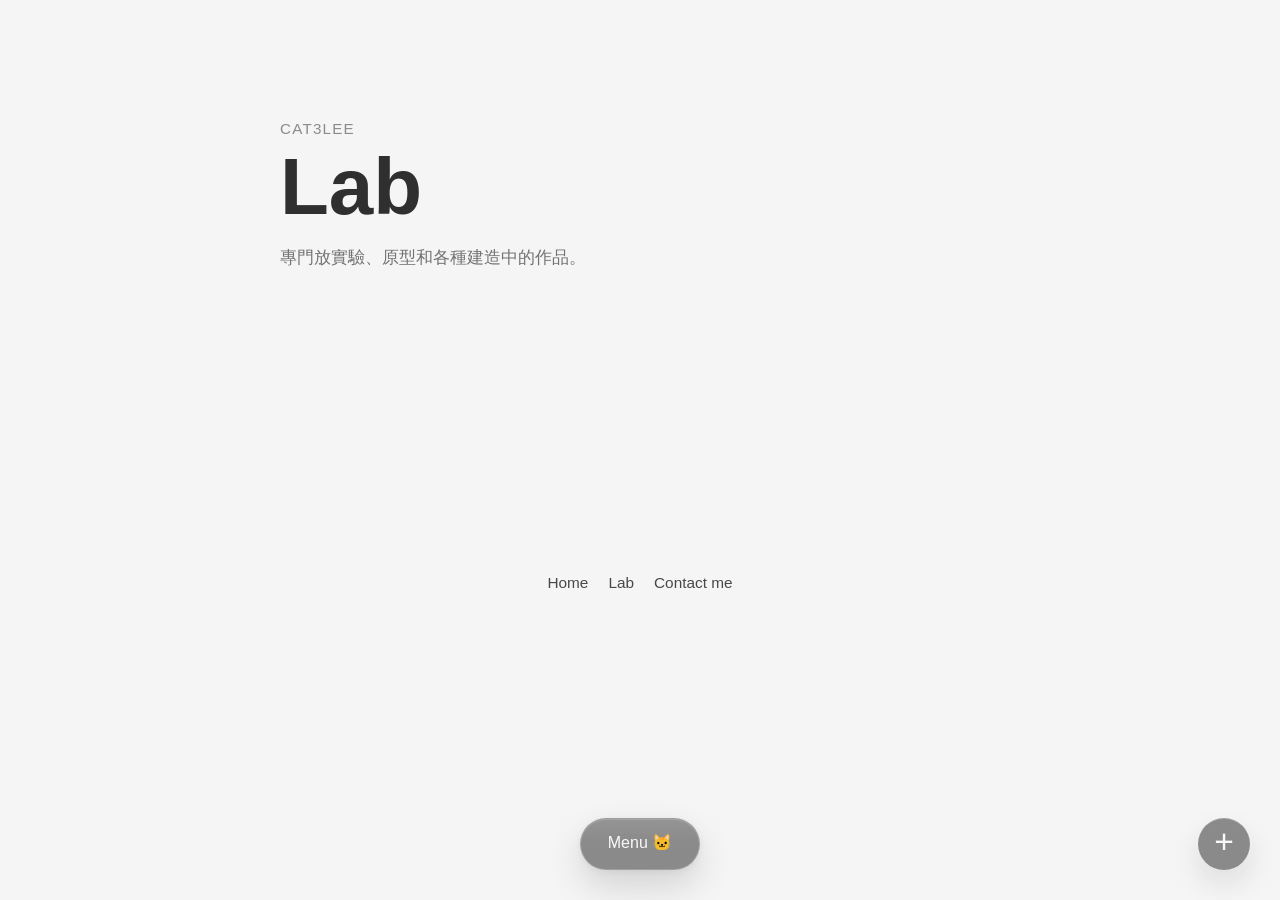
==== lab.html @ 8096e510 "完成了notes頁面每個pages使用markdown管理的功能。同時實現了i18n的多語言功能。" ====
<!DOCTYPE html>
<html lang="zh-Hant">
<head>
  <meta charset="UTF-8">
  <meta name="viewport" content="width=device-width, initial-scale=1.0">
  <title data-i18n="labPage.title">cat3lee 實驗室</title>
  <link rel="stylesheet" href="css/base.css">
  <link rel="stylesheet" href="css/lab.css">
</head>
<body>
  <main class="page-main">
    <section class="page-hero" aria-labelledby="lab-page-title">
      <p class="page-eyebrow" data-i18n="labPage.eyebrow">cat3lee</p>
      <h1 class="page-title" id="lab-page-title" data-i18n="labPage.heading">實驗室</h1>
      <p class="page-subtitle" data-i18n="labPage.subtitle">專門放實驗、原型和各種建造中的作品。</p>
    </section>
  </main>

  <footer class="site-footer" id="contact" data-i18n-aria-label="footer.navigation" aria-label="頁尾導航">
    <div class="footer-inner">
      <a href="index.html" class="footer-link" data-i18n="nav.home">首頁</a>
      <a href="lab.html" class="footer-link" data-i18n="nav.lab">實驗室</a>
      <a href="#contact" class="footer-link" data-i18n="nav.contact">聯絡我</a>
    </div>
  </footer>

  <div
    class="pill-menu"
    aria-expanded="false"
    data-i18n-aria-label="menu.siteMenu"
    aria-label="站點選單"
  >
    <button
      class="pill-menu-header"
      type="button"
      aria-expanded="false"
      aria-controls="pill-menu-content"
    >
      <span class="pill-menu-label" data-i18n="menu.label">選單 🐱</span>
    </button>

    <div
      id="pill-menu-content"
      class="pill-menu-content"
    >
      <nav class="pill-menu-list" data-i18n-aria-label="menu.mainNavigation" aria-label="主導航">
        <a href="index.html" class="pill-menu-item"><span aria-hidden="true">🏠</span> <span data-i18n="nav.home">首頁</span></a>
        <a href="lab.html" class="pill-menu-item"><span aria-hidden="true">👾</span> <span data-i18n="nav.lab">實驗室</span></a>
        <a href="notes.html" class="pill-menu-item"><span aria-hidden="true">🍃</span> <span data-i18n="nav.notes">筆記</span></a>
        <a href="#contact" class="pill-menu-item"><span aria-hidden="true">🤠</span> <span data-i18n="nav.contact">聯絡我</span></a>
      </nav>
    </div>
  </div>

  <div
    class="language-dial"
    aria-expanded="false"
    data-i18n-aria-label="language.switcher"
    aria-label="語言切換"
  >
    <button
      class="language-dial-trigger"
      type="button"
      aria-expanded="false"
      aria-controls="language-dial-options"
      data-i18n-aria-label="language.openOptions"
      aria-label="打開語言選項"
    >
      <span class="language-dial-plus" aria-hidden="true">+</span>
    </button>

    <div
      id="language-dial-options"
      class="language-dial-options"
    >
      <button class="language-option" type="button" data-lang="en" data-i18n="language.options.en">EN</button>
      <button class="language-option" type="button" data-lang="zh" data-i18n="language.options.zh">中</button>
      <button class="language-option" type="button" data-lang="ja" data-i18n="language.options.jp">JP</button>
    </div>
  </div>

  <script src="js/i18n.js"></script>
  <script src="js/main.js"></script>
</body>
</html>
---- css/base.css ----
/* =========================
   1. 全局基礎設定
   ========================= */

:root {
  /* 外層膠囊 / 面板整體展開速度 */
  --menu-panel-expand-duration: 0.24s;

  /* 外層膠囊 / 面板回彈動畫時間 */
  --menu-open-bounce-duration: 0.34s;

  /* 收起後膠囊回彈動畫時間 */
  --menu-close-bounce-duration: 0.20s;

  /* 整體展開動畫的節奏 */
  --menu-motion-ease: cubic-bezier(0.22, 1, 0.36, 1);

  /* 內容要延遲多久才開始出現 */
  --menu-content-show-delay: 0.12s;

  /* 內容淡入淡出的時間 */
  --menu-content-fade-duration: 0.08s;

  /* 收起時先讓文字消失，再開始收面板的等待時間 */
  --menu-close-delay: 0.06s;

  /* 收合時膠囊寬度 */
  --pill-width: 120px;

  /* 收合時膠囊高度 */
  --pill-height: 52px;

  /* 展開後面板寬度 */
  --panel-width: 230px;

  /* 展開後面板高度 */
  --panel-height: 260px;

  /* 收合時膠囊圓角 */
  --pill-radius: 26px;

  /* 展開後面板圓角 */
  --panel-radius: 26px;

  /* 高級霧面玻璃主表面 */
  --glass-surface: rgba(88, 88, 88, 0.68);

  /* 深一點的霧面玻璃表面 */
  --glass-surface-strong: rgba(74, 74, 74, 0.76);

  /* 次級玻璃表面 */
  --glass-surface-subtle: rgba(66, 66, 66, 0.58);

  /* 低對比玻璃邊框 */
  --glass-border: rgba(255, 255, 255, 0.18);

  /* 柔和玻璃陰影 */
  --glass-shadow:
    0 16px 36px rgba(0, 0, 0, 0.14),
    0 2px 10px rgba(0, 0, 0, 0.06);

  /* 輕微內部高光 */
  --glass-inner-highlight: inset 0 1px 0 rgba(255, 255, 255, 0.14);

  /* 玻璃文字顏色 */
  --glass-text: rgba(255, 255, 255, 0.94);
}

*,
*::before,
*::after {
  box-sizing: border-box;
}

html {
  font-size: 16px;
}

body {
  margin: 0;
  min-height: 100vh;
  font-family: sans-serif;
  background: #f5f5f5;
  color: #222;
}

button,
a {
  font: inherit;
}

button {
  color: inherit;
}

.page-back-button {
  position: fixed;
  top: 16px;
  left: 18px;
  z-index: 20;
  text-decoration: none;
  border: none;
  background: transparent;
  padding: 0;
  color: rgba(95, 103, 114, 0.92);
  font-size: 2rem;
  line-height: 1;
  cursor: pointer;
  transition:
    opacity 0.18s ease,
    transform 0.18s ease;
}

.page-back-button:hover {
  opacity: 0.7;
  transform: translateX(-1px);
}

.page-back-button:focus-visible {
  outline: 2px solid rgba(95, 103, 114, 0.22);
  outline-offset: 6px;
  border-radius: 8px;
}


/* =========================
   2. 主內容區
   ========================= */

.main-content {
  max-width: 700px;
  margin: 0 auto;
  padding: 100px 20px 160px;
  text-align: center;
}

.intro-section {
  display: flex;
  flex-direction: column;
  align-items: center;
}

.logo {
  font-size: 40px;
  line-height: 1;
  margin-bottom: 20px;
}

.intro-text {
  width: 100%;
}

.intro-text p {
  margin: 0 0 16px;
  font-size: 1.125rem;
  line-height: 1.7;
}

.intro-text p:last-child {
  margin-bottom: 0;
}

.content-section {
  margin-top: 88px;
  text-align: left;
}

.section-title {
  margin: 0 0 20px;
  font-size: 2rem;
  line-height: 1.1;
  color: rgba(34, 34, 34, 0.94);
}

.section-placeholder {
  padding: 28px 24px;
  border: 1px solid rgba(34, 34, 34, 0.08);
  border-radius: 20px;
  background: rgba(255, 255, 255, 0.72);
  color: rgba(34, 34, 34, 0.66);
  line-height: 1.7;
}

.page-main {
  max-width: 760px;
  margin: 0 auto;
  padding: 120px 20px 180px;
}

.page-hero {
  text-align: left;
}

.page-eyebrow {
  margin: 0 0 12px;
  font-size: 0.95rem;
  letter-spacing: 0.08em;
  text-transform: uppercase;
  color: rgba(34, 34, 34, 0.5);
}

.page-title {
  margin: 0;
  font-size: clamp(3rem, 8vw, 5rem);
  line-height: 0.96;
  color: rgba(34, 34, 34, 0.94);
}

.page-subtitle {
  max-width: 520px;
  margin: 18px 0 0;
  font-size: 1.05rem;
  line-height: 1.7;
  color: rgba(34, 34, 34, 0.62);
}

.sr-only {
  position: absolute;
  width: 1px;
  height: 1px;
  padding: 0;
  margin: -1px;
  overflow: hidden;
  clip: rect(0, 0, 0, 0);
  white-space: nowrap;
  border: 0;
}

.notes-page {
  max-width: 980px;
  margin: 0 auto;
  padding: 40px 56px 180px;
}

.notes-header {
  display: flex;
  align-items: center;
  justify-content: space-between;
  gap: 24px;
}

.notes-brand {
  display: flex;
  align-items: center;
  gap: 14px;
}

.notes-brand-mark {
  font-size: 1.9rem;
  line-height: 1;
}

.notes-brand-name {
  font-size: 1rem;
  line-height: 1;
  color: rgba(34, 34, 34, 0.94);
}

.notes-header-actions {
  display: flex;
  align-items: center;
  gap: 12px;
}

.notes-icon-button {
  border: none;
  background: transparent;
  padding: 0;
  font-size: 1.35rem;
  line-height: 1;
  color: rgba(34, 34, 34, 0.88);
}

.notes-tabs {
  display: flex;
  align-items: flex-end;
  gap: 24px;
  margin-top: 40px;
  padding-bottom: 8px;
  border-bottom: 2px solid rgba(34, 34, 34, 0.08);
}

.notes-tab {
  border: none;
  background: transparent;
  padding: 0 0 8px;
  font-size: 0.9rem;
  line-height: 1;
  color: rgba(75, 88, 98, 0.68);
}

.notes-tab.active {
  color: rgba(34, 34, 34, 0.94);
  box-shadow: inset 0 -3px 0 rgba(34, 34, 34, 0.9);
}

.notes-grid {
  display: grid;
  grid-template-columns: repeat(3, minmax(0, 1fr));
  gap: 44px 26px;
  margin-top: 44px;
}

.note-card {
  min-width: 0;
}

.note-card-preview {
  display: flex;
  align-items: center;
  justify-content: center;
  min-height: 172px;
  padding: 20px;
  border-radius: 24px;
  background: rgba(231, 240, 251, 0.92);
}

.note-paper {
  width: 114px;
  aspect-ratio: 3 / 4;
  height: auto;
  border-radius: 6px;
  background: #fff;
  box-shadow:
    0 10px 22px rgba(15, 23, 42, 0.10),
    0 2px 8px rgba(15, 23, 42, 0.06);
}

.note-paper-image {
  display: block;
  width: 100%;
  height: 100%;
  object-fit: cover;
  border-radius: 6px;
}

.note-paper-text {
  background:
    linear-gradient(#ffffff, #ffffff),
    repeating-linear-gradient(
      to bottom,
      transparent 0,
      transparent 16px,
      rgba(90, 90, 90, 0.08) 16px,
      rgba(90, 90, 90, 0.08) 18px
    );
  background-blend-mode: normal;
}

.note-paper-thin {
  width: 114px;
}

.note-card-title {
  margin: 16px 0 6px;
  font-size: clamp(0.98rem, 1.3vw, 1.15rem);
  line-height: 1.2;
  color: rgba(34, 34, 34, 0.94);
}

.note-card-meta {
  margin: 0;
  font-size: 0.74rem;
  line-height: 1.4;
  color: rgba(98, 106, 116, 0.76);
}


/* =========================
   3. 主頁面 Footer
   ========================= */

.site-footer {
  margin-top: 80px;
  padding: 40px 20px 140px;
}

.footer-inner {
  max-width: 700px;
  margin: 0 auto;
  display: flex;
  justify-content: center;
  gap: 20px;
  align-items: center;
  text-align: center;
}

.footer-link {
  color: rgba(34, 34, 34, 0.82);
  text-decoration: none;
  font-size: 0.96rem;
  line-height: 1.4;
  transition: opacity 0.18s ease;
}

.footer-link:hover {
  opacity: 0.6;
}


/* =========================
   4. 底部膠囊 Menu
   ========================= */

.pill-menu {
  --panel-side-gap: 10px;
  --panel-content-side-padding: 20px;
  --header-open-radius: 28px;
  --pill-glass-border: var(--glass-border);
  --pill-glass-shadow: var(--glass-shadow), var(--glass-inner-highlight);

  position: fixed;
  left: 50%;
  bottom: 30px;
  transform: translateX(-50%);
  display: flex;
  flex-direction: column-reverse;

  width: var(--pill-width);
  height: var(--pill-height);
  background: var(--glass-surface);
  color: var(--glass-text);
  border: 1px solid var(--pill-glass-border);
  border-radius: var(--pill-radius);
  backdrop-filter: blur(16px) saturate(120%);
  -webkit-backdrop-filter: blur(16px) saturate(120%);
  box-shadow: var(--pill-glass-shadow);
  overflow: hidden;
  transform-origin: center bottom;
  will-change: transform;

  z-index: 1000;
  transition:
    width var(--menu-panel-expand-duration) var(--menu-motion-ease),
    height var(--menu-panel-expand-duration) var(--menu-motion-ease),
    border-radius var(--menu-panel-expand-duration) var(--menu-motion-ease),
    border-color var(--menu-panel-expand-duration) var(--menu-motion-ease),
    box-shadow var(--menu-panel-expand-duration) var(--menu-motion-ease),
    background-color var(--menu-panel-expand-duration) var(--menu-motion-ease);
}

.pill-menu.open {
  width: min(var(--panel-width), calc(100vw - 50px));
  height: var(--panel-height);
  background: var(--glass-surface-strong);
  color: var(--glass-text);
  border-color: var(--glass-border);
  border-radius: var(--panel-radius);
  box-shadow:
    0 20px 48px rgba(15, 23, 42, 0.12),
    0 6px 18px rgba(15, 23, 42, 0.06),
    inset 0 1px 0 rgba(255, 255, 255, 0.24);
  animation: menu-open-bounce var(--menu-open-bounce-duration) var(--menu-motion-ease);
}

.pill-menu.closing {
  animation:
    menu-close-bounce
    var(--menu-close-bounce-duration)
    var(--menu-motion-ease)
    calc(var(--menu-close-delay) + var(--menu-panel-expand-duration));
}

.pill-menu::before {
  content: "";
  position: absolute;
  inset: 0;
  background:
    linear-gradient(
      180deg,
      rgba(255, 255, 255, 0.16) 0%,
      rgba(255, 255, 255, 0.08) 24%,
      rgba(255, 255, 255, 0.02) 42%,
      rgba(255, 255, 255, 0) 64%
    );
  pointer-events: none;
  opacity: 0.56;
  transition: opacity var(--menu-panel-expand-duration) var(--menu-motion-ease);
}

.pill-menu.open::before {
  opacity: 0.8;
}

.pill-menu-header {
  flex-shrink: 0;
  width: 100%;
  height: var(--pill-height);
  padding: 0 20px;
  border: none;
  margin: 0;
  background: transparent;
  border-radius: var(--pill-radius);
  cursor: pointer;

  display: flex;
  align-items: center;
  justify-content: center;
  transform: translateY(0);
  transition:
    background-color var(--menu-panel-expand-duration) var(--menu-motion-ease),
    border-color var(--menu-panel-expand-duration) var(--menu-motion-ease),
    border-radius var(--menu-panel-expand-duration) var(--menu-motion-ease),
    width var(--menu-panel-expand-duration) var(--menu-motion-ease),
    margin var(--menu-panel-expand-duration) var(--menu-motion-ease),
    transform var(--menu-panel-expand-duration) var(--menu-motion-ease),
    box-shadow var(--menu-panel-expand-duration) var(--menu-motion-ease);
}

.pill-menu.open .pill-menu-header {
  width: calc(100% - (var(--panel-side-gap) * 2));
  margin: 0 var(--panel-side-gap) var(--panel-side-gap);
  background: var(--glass-surface-subtle);
  border: 1px solid var(--pill-glass-border);
  border-radius: var(--header-open-radius);
  backdrop-filter: blur(14px) saturate(115%);
  -webkit-backdrop-filter: blur(14px) saturate(115%);
  transform: translateY(2px);
  box-shadow:
    0 8px 20px rgba(15, 23, 42, 0.08),
    inset 0 1px 0 rgba(255, 255, 255, 0.18);
}

.pill-menu-header:focus-visible {
  outline: 3px solid rgba(160, 174, 192, 0.28);
  outline-offset: -6px;
}

.pill-menu-label {
  font-size: 1rem;
  line-height: 1;
}

.pill-menu-content {
  flex: 1;
  height: calc(100% - var(--pill-height));
  padding: 24px 24px 28px;
  opacity: 0;
  visibility: hidden;
  transform: translateY(0);
  pointer-events: none;
  transition:
    opacity var(--menu-content-fade-duration) linear 0s,
    transform var(--menu-content-fade-duration) linear 0s,
    visibility 0s linear var(--menu-content-fade-duration);
}

.pill-menu.open .pill-menu-content {
  opacity: 1;
  visibility: visible;
  transform: translateY(0);
  pointer-events: auto;
  transition:
    opacity var(--menu-content-fade-duration) linear var(--menu-content-show-delay),
    transform var(--menu-content-fade-duration) linear var(--menu-content-show-delay),
    visibility 0s linear 0s;
}

.pill-menu.closing .pill-menu-content {
  opacity: 0;
  visibility: hidden;
  pointer-events: none;
  transition:
    opacity var(--menu-content-fade-duration) linear 0s,
    visibility 0s linear var(--menu-content-fade-duration);
}

.pill-menu-list {
  display: flex;
  flex-direction: column;
  justify-content: space-between;
  height: 100%;
}

.pill-menu-item {
  display: block;
  padding: 0;
  color: rgba(255, 255, 255, 0.96);
  text-decoration: none;
  opacity: 0.88;
  line-height: 1.2;
}

.pill-menu-item:hover {
  opacity: 1;
}

.pill-menu-item:last-child {
  border-bottom: none;
}

@keyframes menu-open-bounce {
  0% {
    transform: translateX(-50%) scale(0.96);
  }

  62% {
    transform: translateX(-50%) scale(1.02);
  }

  100% {
    transform: translateX(-50%) scale(1);
  }
}

@keyframes menu-close-bounce {
  0% {
    transform: translateX(-50%) scale(1);
  }

  60% {
    transform: translateX(-50%) scale(0.975);
  }

  100% {
    transform: translateX(-50%) scale(1);
  }
}

/* =========================
   5. 右側語言圓盤
   ========================= */

.language-dial {
  --dial-size: 52px;
  --dial-option-size: 42px;
  --dial-bg: var(--glass-surface);
  --dial-bg-hover: var(--glass-surface-strong);
  --dial-option-bg: var(--glass-surface-subtle);
  --dial-option-border: var(--glass-border);

  position: fixed;
  right: 30px;
  bottom: 30px;
  z-index: 1001;
}

.language-dial-trigger {
  position: relative;
  z-index: 2;
  width: var(--dial-size);
  height: var(--dial-size);
  border: none;
  border-radius: 50%;
  background: var(--dial-bg);
  color: var(--glass-text);
  box-shadow:
    0 14px 30px rgba(15, 23, 42, 0.10),
    inset 0 1px 0 rgba(255, 255, 255, 0.2);
  backdrop-filter: blur(16px) saturate(118%);
  -webkit-backdrop-filter: blur(16px) saturate(118%);
  cursor: pointer;
  transition:
    transform 0.22s var(--menu-motion-ease),
    background-color 0.22s var(--menu-motion-ease),
    box-shadow 0.22s var(--menu-motion-ease);
}

.language-dial-trigger:hover {
  background: var(--dial-bg-hover);
}

.language-dial-trigger:focus-visible {
  outline: 3px solid rgba(160, 174, 192, 0.28);
  outline-offset: 4px;
}

.language-dial.open .language-dial-trigger {
  transform: rotate(45deg) scale(0.96);
}

.language-dial-plus {
  display: inline-block;
  font-size: 2.1rem;
  line-height: 1;
  transform: translateY(-2px);
}

.language-dial-options {
  position: absolute;
  inset: 0;
  pointer-events: none;
}

.language-option {
  position: absolute;
  top: 5px;
  left: 5px;
  width: var(--dial-option-size);
  height: var(--dial-option-size);
  border: 1px solid var(--dial-option-border);
  border-radius: 50%;
  background: var(--dial-option-bg);
  color: var(--glass-text);
  backdrop-filter: blur(14px) saturate(115%);
  -webkit-backdrop-filter: blur(14px) saturate(115%);
  box-shadow:
    0 10px 24px rgba(15, 23, 42, 0.10),
    inset 0 1px 0 rgba(255, 255, 255, 0.18);
  cursor: pointer;
  opacity: 0;
  transform: translate(0, 0) scale(0.4);
  transition:
    transform 0.22s var(--menu-motion-ease),
    opacity 0.18s linear,
    background-color 0.18s ease;
}

.language-option:hover {
  background: var(--glass-surface-strong);
}

.language-option[aria-pressed="true"] {
  background: rgba(255, 255, 255, 0.22);
  border-color: rgba(255, 255, 255, 0.28);
  box-shadow:
    0 12px 28px rgba(15, 23, 42, 0.12),
    inset 0 1px 0 rgba(255, 255, 255, 0.28);
}

.language-dial.open .language-dial-options {
  pointer-events: auto;
}

.language-dial.open .language-option {
  opacity: 1;
}

.language-dial.open .language-option:nth-child(1) {
  transform: translate(0, -72px) scale(1);
  transition-delay: 0.02s;
}

.language-dial.open .language-option:nth-child(2) {
  transform: translate(-56px, -56px) scale(1);
  transition-delay: 0.05s;
}

.language-dial.open .language-option:nth-child(3) {
  transform: translate(-72px, 0) scale(1);
  transition-delay: 0.08s;
}

/* =========================
   6. 手機版微調
   ========================= */

@media (max-width: 480px) {
  .page-back-button {
    top: 14px;
    left: 14px;
    font-size: 1.8rem;
  }

  .main-content {
    padding-top: 72px;
    padding-bottom: 150px;
  }

  .intro-text p {
    font-size: 1rem;
  }

  .content-section {
    margin-top: 64px;
  }

  .notes-page {
    padding: 28px 20px 160px;
  }

  .notes-header {
    gap: 16px;
  }

  .notes-brand {
    gap: 12px;
  }

  .notes-brand-mark {
    font-size: 2rem;
  }

  .notes-brand-name {
    font-size: 1rem;
  }

  .notes-header-actions {
    gap: 12px;
  }

  .notes-icon-button {
    font-size: 1.35rem;
  }

  .notes-tabs {
    gap: 22px;
    margin-top: 44px;
    overflow-x: auto;
    padding-bottom: 14px;
  }

  .notes-tab {
    font-size: 0.95rem;
    padding-bottom: 8px;
    white-space: nowrap;
  }

  .notes-grid {
    grid-template-columns: 1fr;
    gap: 52px;
    margin-top: 56px;
  }

  .note-card-preview {
    min-height: 180px;
    padding: 18px;
    border-radius: 24px;
  }

  .note-paper {
    width: 102px;
  }

  .note-paper-thin {
    width: 102px;
  }

  .note-card-title {
    margin-top: 14px;
    font-size: 1.35rem;
  }

  .note-card-meta {
    font-size: 0.88rem;
  }

  .page-main {
    padding: 88px 20px 160px;
  }

  .page-title {
    font-size: 2.65rem;
  }

  .page-subtitle {
    font-size: 1rem;
  }

  .section-title {
    font-size: 1.65rem;
  }

  .section-placeholder {
    padding: 22px 18px;
  }

  .site-footer {
    margin-top: 56px;
    padding: 32px 20px 140px;
  }

  .footer-inner {
    flex-direction: column;
    gap: 8px;
  }

  .pill-menu {
    width: calc(var(--pill-width) + 22px);
    bottom: 24px;
  }

  .pill-menu.open {
    width: calc(100vw - 24px);
    height: 244px;
  }

  .pill-menu-content {
    padding: 20px 22px 24px;
  }

  .language-dial {
    right: 24px;
    bottom: 24px;
  }
}
---- css/lab.css ----
/* Lab page styles live in base.css for now. */
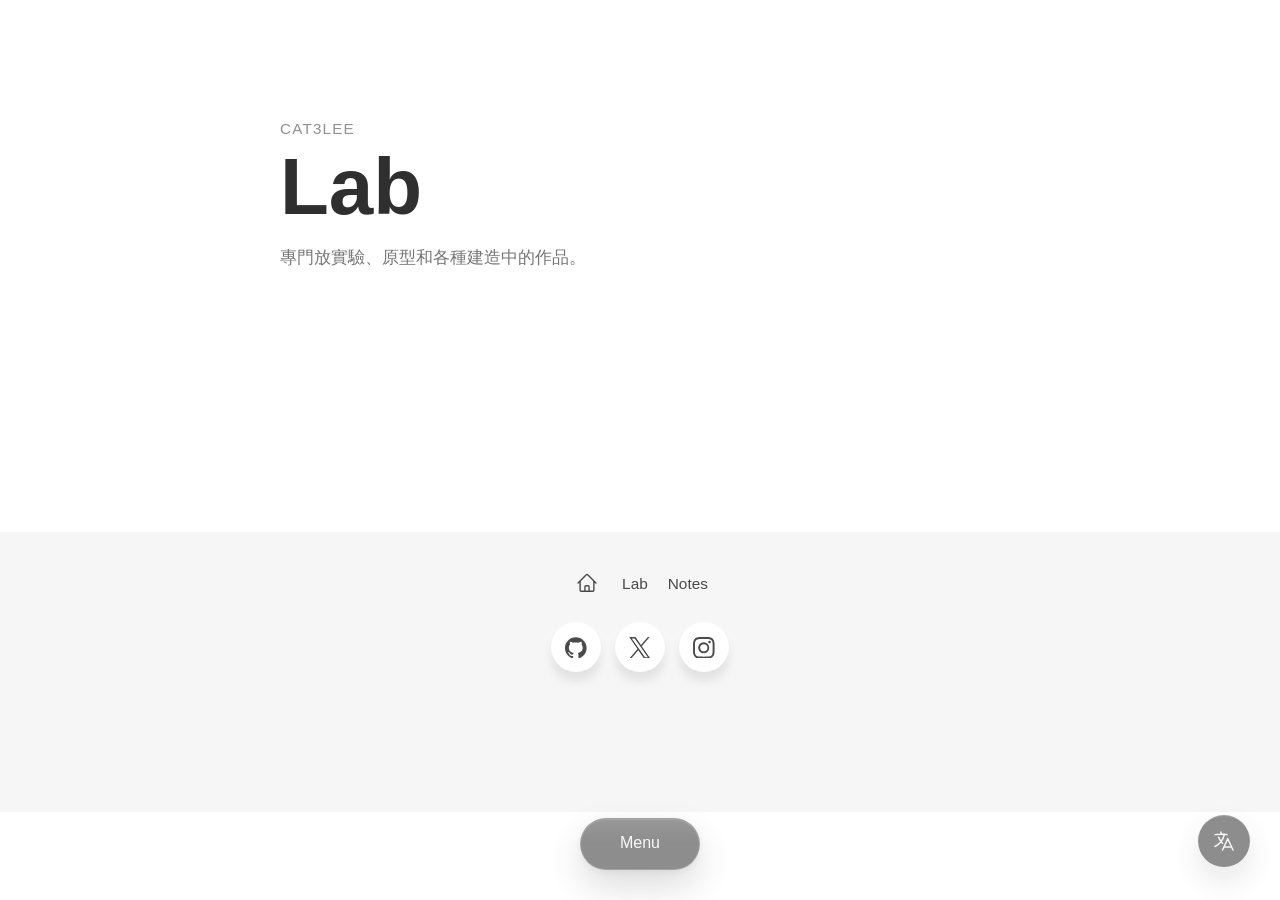
==== commit f8a839ab: "實現了post的照片拍立得的樣式模板，完善了ui細節，版面設計和contact me部分" ====
--- a/lab.html
+++ b/lab.html
@@ -18,10 +18,40 @@
 
   <footer class="site-footer" id="contact" data-i18n-aria-label="footer.navigation" aria-label="頁尾導航">
     <div class="footer-inner">
-      <a href="index.html" class="footer-link" data-i18n="nav.home">首頁</a>
+      <a href="index.html" class="footer-link footer-link-icon-only" data-i18n-aria-label="nav.home" aria-label="首頁">
+        <svg xmlns="http://www.w3.org/2000/svg" class="footer-home-icon" width="22" height="22" fill="none" viewBox="0 0 24 24" stroke-width="1.5" stroke="currentColor" aria-hidden="true">
+          <path stroke-linecap="round" stroke-linejoin="round" d="m2.25 12 8.954-8.955c.44-.439 1.152-.439 1.591 0L21.75 12M4.5 9.75v10.125c0 .621.504 1.125 1.125 1.125H9.75v-4.875c0-.621.504-1.125 1.125-1.125h2.25c.621 0 1.125.504 1.125 1.125V21h4.125c.621 0 1.125-.504 1.125-1.125V9.75M8.25 21h8.25" />
+        </svg>
+      </a>
       <a href="lab.html" class="footer-link" data-i18n="nav.lab">實驗室</a>
-      <a href="#contact" class="footer-link" data-i18n="nav.contact">聯絡我</a>
+      <a href="notes.html" class="footer-link" data-i18n="nav.notes">筆記</a>
     </div>
+    <ul class="footer-socials" aria-label="Social links">
+      <li class="footer-social facebook">
+        <a href="https://github.com/leeeyh33" class="footer-social-link" aria-label="GitHub" target="_blank" rel="noreferrer">
+          <span class="footer-social-tooltip">Facebook</span>
+          <svg role="img" viewBox="0 0 24 24" height="1.2em" fill="currentColor" xmlns="http://www.w3.org/2000/svg" aria-hidden="true">
+            <path d="M12 .297c-6.63 0-12 5.373-12 12 0 5.303 3.438 9.8 8.205 11.385.6.113.82-.258.82-.577 0-.285-.01-1.04-.015-2.04-3.338.724-4.042-1.61-4.042-1.61C4.422 18.07 3.633 17.7 3.633 17.7c-1.087-.744.084-.729.084-.729 1.205.084 1.838 1.236 1.838 1.236 1.07 1.835 2.809 1.305 3.495.998.108-.776.417-1.305.76-1.605-2.665-.3-5.466-1.332-5.466-5.93 0-1.31.465-2.38 1.235-3.22-.135-.303-.54-1.523.105-3.176 0 0 1.005-.322 3.3 1.23.96-.267 1.98-.399 3-.405 1.02.006 2.04.138 3 .405 2.28-1.552 3.285-1.23 3.285-1.23.645 1.653.24 2.873.12 3.176.765.84 1.23 1.91 1.23 3.22 0 4.61-2.805 5.625-5.475 5.92.42.36.81 1.096.81 2.22 0 1.606-.015 2.896-.015 3.286 0 .315.21.69.825.57C20.565 22.092 24 17.592 24 12.297c0-6.627-5.373-12-12-12"></path>
+          </svg>
+        </a>
+      </li>
+      <li class="footer-social twitter">
+        <a href="https://x.com/Leexmcjz" class="footer-social-link" aria-label="X" target="_blank" rel="noreferrer">
+          <span class="footer-social-tooltip">Twitter</span>
+          <svg role="img" viewBox="0 0 24 24" height="1.2em" fill="currentColor" xmlns="http://www.w3.org/2000/svg" aria-hidden="true">
+            <path d="M14.234 10.162 22.977 0h-2.072l-7.591 8.824L7.251 0H.258l9.168 13.343L.258 24H2.33l8.016-9.318L16.749 24h6.993zm-2.837 3.299-.929-1.329L3.076 1.56h3.182l5.965 8.532.929 1.329 7.754 11.09h-3.182z"></path>
+          </svg>
+        </a>
+      </li>
+      <li class="footer-social instagram">
+        <a href="https://www.instagram.com/leeeyh_33/" class="footer-social-link" aria-label="Instagram" target="_blank" rel="noreferrer">
+          <span class="footer-social-tooltip">Instagram</span>
+          <svg xmlns="http://www.w3.org/2000/svg" height="1.2em" fill="currentColor" viewBox="0 0 16 16" aria-hidden="true">
+            <path d="M8 0C5.829 0 5.556.01 4.703.048 3.85.088 3.269.222 2.76.42a3.917 3.917 0 0 0-1.417.923A3.927 3.927 0 0 0 .42 2.76C.222 3.268.087 3.85.048 4.7.01 5.555 0 5.827 0 8.001c0 2.172.01 2.444.048 3.297.04.852.174 1.433.372 1.942.205.526.478.972.923 1.417.444.445.89.719 1.416.923.51.198 1.09.333 1.942.372C5.555 15.99 5.827 16 8 16s2.444-.01 3.298-.048c.851-.04 1.434-.174 1.943-.372a3.916 3.916 0 0 0 1.416-.923c.445-.445.718-.891.923-1.417.197-.509.332-1.09.372-1.942C15.99 10.445 16 10.173 16 8s-.01-2.445-.048-3.299c-.04-.851-.175-1.433-.372-1.941a3.926 3.926 0 0 0-.923-1.417A3.911 3.911 0 0 0 13.24.42c-.51-.198-1.092-.333-1.943-.372C10.443.01 10.172 0 7.998 0h.003zm-.717 1.442h.718c2.136 0 2.389.007 3.232.046.78.035 1.204.166 1.486.275.373.145.64.319.92.599.28.28.453.546.598.92.11.281.24.705.275 1.485.039.843.047 1.096.047 3.231s-.008 2.389-.047 3.232c-.035.78-.166 1.203-.275 1.485a2.47 2.47 0 0 1-.599.919c-.28.28-.546.453-.92.598-.28.11-.704.24-1.485.276-.843.038-1.096.047-3.232.047s-2.39-.009-3.233-.047c-.78-.036-1.203-.166-1.485-.276a2.478 2.478 0 0 1-.92-.598 2.48 2.48 0 0 1-.6-.92c-.109-.281-.24-.705-.275-1.485-.038-.843-.046-1.096-.046-3.233 0-2.136.008-2.388.046-3.231.036-.78.166-1.204.276-1.486.145-.373.319-.64.599-.92.28-.28.546-.453.92-.598.282-.11.705-.24 1.485-.276.738-.034 1.024-.044 2.515-.045v.002zM12.27 2.77a.96.96 0 1 0 0 1.92.96.96 0 0 0 0-1.92zm-4.27 1.122a4.109 4.109 0 1 0 0 8.217 4.109 4.109 0 0 0 0-8.217zm0 1.441a2.667 2.667 0 1 1 0 5.334 2.667 2.667 0 0 1 0-5.334z"></path>
+          </svg>
+        </a>
+      </li>
+    </ul>
   </footer>
 
   <div
@@ -36,7 +66,7 @@
       aria-expanded="false"
       aria-controls="pill-menu-content"
     >
-      <span class="pill-menu-label" data-i18n="menu.label">選單 🐱</span>
+      <span class="pill-menu-label" data-i18n="menu.label">選單</span>
     </button>
 
     <div
@@ -44,10 +74,10 @@
       class="pill-menu-content"
     >
       <nav class="pill-menu-list" data-i18n-aria-label="menu.mainNavigation" aria-label="主導航">
-        <a href="index.html" class="pill-menu-item"><span aria-hidden="true">🏠</span> <span data-i18n="nav.home">首頁</span></a>
-        <a href="lab.html" class="pill-menu-item"><span aria-hidden="true">👾</span> <span data-i18n="nav.lab">實驗室</span></a>
-        <a href="notes.html" class="pill-menu-item"><span aria-hidden="true">🍃</span> <span data-i18n="nav.notes">筆記</span></a>
-        <a href="#contact" class="pill-menu-item"><span aria-hidden="true">🤠</span> <span data-i18n="nav.contact">聯絡我</span></a>
+        <a href="index.html" class="pill-menu-item"><span data-i18n="nav.home">首頁</span></a>
+        <a href="lab.html" class="pill-menu-item"><span data-i18n="nav.lab">實驗室</span></a>
+        <a href="notes.html" class="pill-menu-item"><span data-i18n="nav.notes">筆記</span></a>
+        <a href="#contact" class="pill-menu-item"><span data-i18n="nav.contact">聯絡我</span></a>
       </nav>
     </div>
   </div>
@@ -66,7 +96,9 @@
       data-i18n-aria-label="language.openOptions"
       aria-label="打開語言選項"
     >
-      <span class="language-dial-plus" aria-hidden="true">+</span>
+      <svg xmlns="http://www.w3.org/2000/svg" viewBox="0 0 24 24" fill="none" stroke-width="1.5" stroke="currentColor" class="language-dial-icon" aria-hidden="true">
+        <path stroke-linecap="round" stroke-linejoin="round" d="m10.5 21 5.25-11.25L21 21m-9-3h7.5M3 5.621a48.474 48.474 0 0 1 6-.371m0 0c1.12 0 2.233.038 3.334.114M9 5.25V3m3.334 2.364C11.176 10.658 7.69 15.08 3 17.502m9.334-12.138c.896.061 1.785.147 2.666.257m-4.589 8.495a18.023 18.023 0 0 1-3.827-5.802" />
+      </svg>
     </button>
 
     <div
--- a/css/base.css
+++ b/css/base.css
@@ -80,7 +80,7 @@
   margin: 0;
   min-height: 100vh;
   font-family: sans-serif;
-  background: #f5f5f5;
+  background: #ffffff;
   color: #222;
 }
 
@@ -94,7 +94,7 @@
 }
 
 .page-back-button {
-  position: fixed;
+  position: absolute;
   top: 16px;
   left: 18px;
   z-index: 20;
@@ -103,12 +103,17 @@
   background: transparent;
   padding: 0;
   color: rgba(95, 103, 114, 0.92);
-  font-size: 2rem;
   line-height: 1;
   cursor: pointer;
   transition:
     opacity 0.18s ease,
     transform 0.18s ease;
+}
+
+.page-back-icon {
+  display: block;
+  width: 24px;
+  height: 24px;
 }
 
 .page-back-button:hover {
@@ -373,6 +378,7 @@
 .site-footer {
   margin-top: 80px;
   padding: 40px 20px 140px;
+  background: rgba(34, 34, 34, 0.04);
 }
 
 .footer-inner {
@@ -393,8 +399,78 @@
   transition: opacity 0.18s ease;
 }
 
+.footer-link-icon-only {
+  display: inline-flex;
+  align-items: center;
+  justify-content: center;
+  width: 30px;
+}
+
+.footer-home-icon {
+  width: 22px;
+  height: 22px;
+}
+
 .footer-link:hover {
   opacity: 0.6;
+}
+
+.footer-socials {
+  display: inline-flex;
+  list-style: none;
+  width: 100%;
+  margin: 28px 0 0;
+  padding: 0;
+  justify-content: center;
+  gap: 14px;
+}
+
+.footer-social {
+  position: relative;
+}
+
+.footer-social-link {
+  position: relative;
+  background: #fff;
+  border-radius: 50%;
+  width: 50px;
+  height: 50px;
+  font-size: 18px;
+  display: inline-flex;
+  justify-content: center;
+  align-items: center;
+  color: rgba(34, 34, 34, 0.82);
+  text-decoration: none;
+  box-shadow: 0 10px 10px rgba(0, 0, 0, 0.08);
+  cursor: pointer;
+  transition: all 0.2s cubic-bezier(0.68, -0.55, 0.265, 1.55);
+}
+
+.footer-social-tooltip {
+  position: absolute;
+  top: 0;
+  font-size: 14px;
+  background: #fff;
+  color: #fff;
+  padding: 5px 8px;
+  border-radius: 5px;
+  box-shadow: 0 10px 10px rgba(0, 0, 0, 0.1);
+  opacity: 0;
+  pointer-events: none;
+  transition: all 0.3s cubic-bezier(0.68, -0.55, 0.265, 1.55);
+  white-space: nowrap;
+}
+
+.footer-social-tooltip::before {
+  position: absolute;
+  content: "";
+  height: 8px;
+  width: 8px;
+  background: #fff;
+  bottom: -3px;
+  left: 50%;
+  transform: translate(-50%) rotate(45deg);
+  transition: all 0.3s cubic-bezier(0.68, -0.55, 0.265, 1.55);
 }
 
 
@@ -623,7 +699,7 @@
 
 .language-dial {
   --dial-size: 52px;
-  --dial-option-size: 42px;
+  --dial-option-size: 50px;
   --dial-bg: var(--glass-surface);
   --dial-bg-hover: var(--glass-surface-strong);
   --dial-option-bg: var(--glass-surface-subtle);
@@ -669,11 +745,11 @@
   transform: rotate(45deg) scale(0.96);
 }
 
-.language-dial-plus {
-  display: inline-block;
-  font-size: 2.1rem;
-  line-height: 1;
-  transform: translateY(-2px);
+.language-dial-icon {
+  display: block;
+  width: 24px;
+  height: 24px;
+  margin: 0 auto;
 }
 
 .language-dial-options {
@@ -684,10 +760,13 @@
 
 .language-option {
   position: absolute;
-  top: 5px;
-  left: 5px;
+  top: calc((var(--dial-size) - var(--dial-option-size)) / 2);
+  left: calc((var(--dial-size) - var(--dial-option-size)) / 2);
   width: var(--dial-option-size);
   height: var(--dial-option-size);
+  display: flex;
+  align-items: center;
+  justify-content: center;
   border: 1px solid var(--dial-option-border);
   border-radius: 50%;
   background: var(--dial-option-bg);
@@ -704,6 +783,10 @@
     transform 0.22s var(--menu-motion-ease),
     opacity 0.18s linear,
     background-color 0.18s ease;
+  font-size: 0.78rem;
+  line-height: 1.1;
+  white-space: nowrap;
+  text-align: center;
 }
 
 .language-option:hover {
@@ -711,11 +794,12 @@
 }
 
 .language-option[aria-pressed="true"] {
-  background: rgba(255, 255, 255, 0.22);
-  border-color: rgba(255, 255, 255, 0.28);
+  background: rgba(58, 121, 255, 0.88);
+  border-color: rgba(58, 121, 255, 0.96);
+  color: rgba(255, 255, 255, 0.98);
   box-shadow:
-    0 12px 28px rgba(15, 23, 42, 0.12),
-    inset 0 1px 0 rgba(255, 255, 255, 0.28);
+    0 12px 28px rgba(58, 121, 255, 0.24),
+    inset 0 1px 0 rgba(255, 255, 255, 0.22);
 }
 
 .language-dial.open .language-dial-options {
@@ -749,7 +833,11 @@
   .page-back-button {
     top: 14px;
     left: 14px;
-    font-size: 1.8rem;
+  }
+
+  .page-back-icon {
+    width: 22px;
+    height: 22px;
   }
 
   .main-content {
@@ -871,7 +959,7 @@
   }
 
   .pill-menu.open {
-    width: calc(100vw - 24px);
+    width: min(180px, calc(100vw - 140px));
     height: 244px;
   }
 
@@ -881,6 +969,26 @@
 
   .language-dial {
     right: 24px;
-    bottom: 24px;
-  }
-}
+    bottom: 20px;
+  }
+
+  .language-option {
+    top: 1px;
+    left: 1px;
+  }
+
+  .language-dial.open .language-option:nth-child(1) {
+    transform: translate(0, -64px) scale(1);
+    transition-delay: 0.02s;
+  }
+
+  .language-dial.open .language-option:nth-child(2) {
+    transform: translate(0, -126px) scale(1);
+    transition-delay: 0.05s;
+  }
+
+  .language-dial.open .language-option:nth-child(3) {
+    transform: translate(0, -188px) scale(1);
+    transition-delay: 0.08s;
+  }
+}
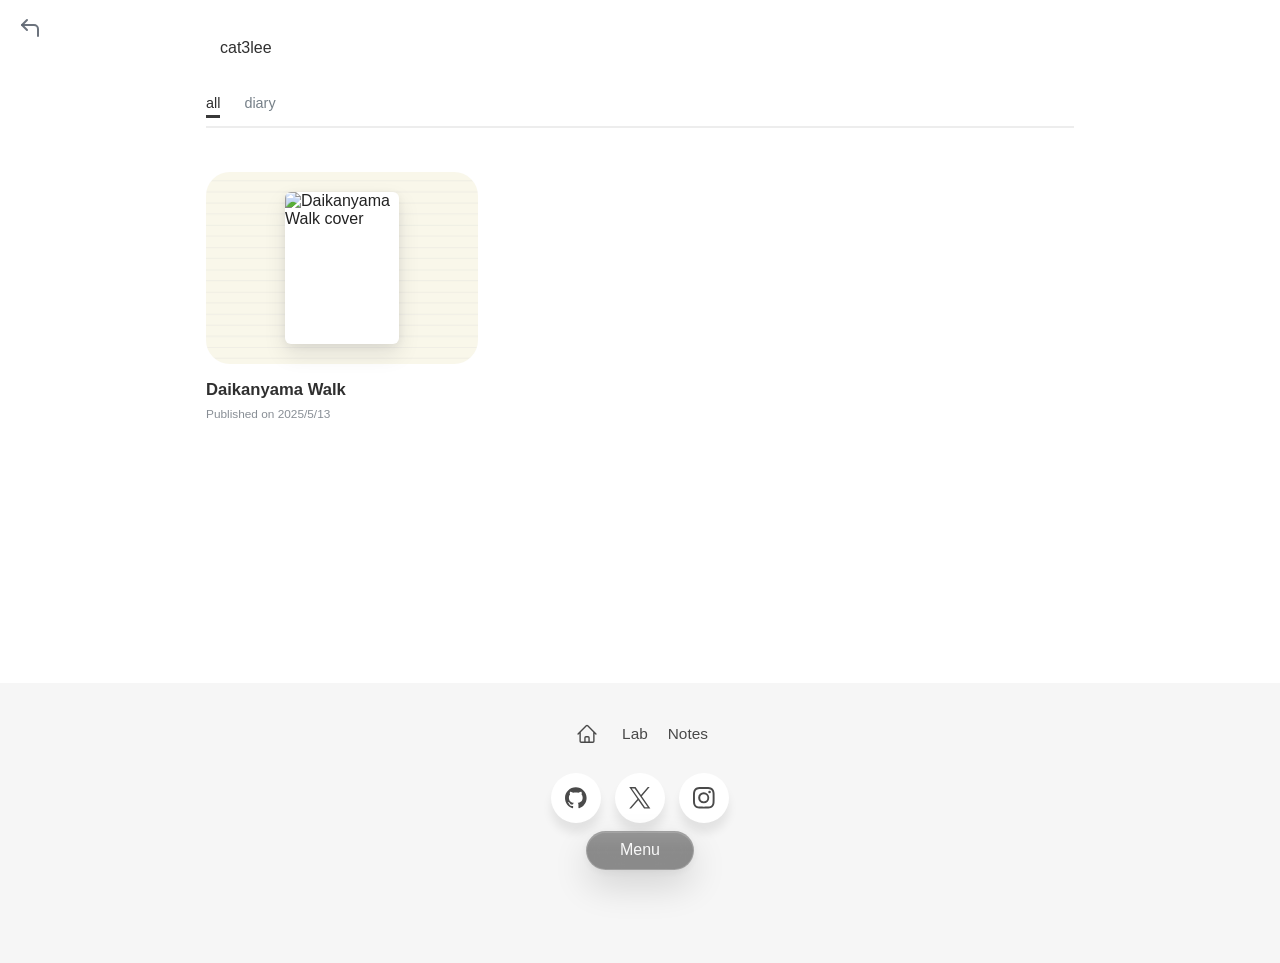
==== commit ef1edcaf: "新開了lab頁面，修改了切換語言功能，主頁添加了all和timeline的switch" ====
--- a/lab.html
+++ b/lab.html
@@ -3,16 +3,33 @@
 <head>
   <meta charset="UTF-8">
   <meta name="viewport" content="width=device-width, initial-scale=1.0">
-  <title data-i18n="labPage.title">cat3lee 實驗室</title>
-  <link rel="stylesheet" href="css/base.css">
-  <link rel="stylesheet" href="css/lab.css">
+  <title data-i18n="labPage.title">cat3lee Lab</title>
+  <link rel="stylesheet" href="css/index.css">
+  <link rel="stylesheet" href="css/notes.css">
 </head>
 <body>
-  <main class="page-main">
-    <section class="page-hero" aria-labelledby="lab-page-title">
-      <p class="page-eyebrow" data-i18n="labPage.eyebrow">cat3lee</p>
-      <h1 class="page-title" id="lab-page-title" data-i18n="labPage.heading">實驗室</h1>
-      <p class="page-subtitle" data-i18n="labPage.subtitle">專門放實驗、原型和各種建造中的作品。</p>
+  <a class="page-back-button" href="index.html" data-i18n-aria-label="common.back" aria-label="返回">
+    <svg xmlns="http://www.w3.org/2000/svg" width="24" height="24" viewBox="0 0 24 24" fill="none" stroke="currentColor" stroke-width="2" stroke-linecap="round" stroke-linejoin="round" class="page-back-icon" aria-hidden="true">
+      <path d="M20 20v-7a4 4 0 0 0-4-4H4"></path>
+      <path d="M9 14 4 9l5-5"></path>
+    </svg>
+  </a>
+
+  <main class="notes-page">
+    <header class="notes-header">
+      <div class="notes-brand">
+        <div class="notes-brand-mark" aria-hidden="true"></div>
+        <span class="notes-brand-name">cat3lee</span>
+      </div>
+    </header>
+
+    <section class="notes-tabs" data-i18n-aria-label="notesPage.categories" aria-label="筆記分類">
+      <button class="notes-tab active" type="button" data-category="all" data-i18n="notesPage.tabs.all">全部</button>
+      <button class="notes-tab" type="button" data-category="diary" data-i18n="notesPage.tabs.diary">日記</button>
+    </section>
+
+    <section id="notes-grid" class="notes-grid" aria-labelledby="notes-page-title">
+      <h1 class="sr-only" id="notes-page-title" data-i18n="labPage.heading">Lab</h1>
     </section>
   </main>
 
@@ -23,8 +40,8 @@
           <path stroke-linecap="round" stroke-linejoin="round" d="m2.25 12 8.954-8.955c.44-.439 1.152-.439 1.591 0L21.75 12M4.5 9.75v10.125c0 .621.504 1.125 1.125 1.125H9.75v-4.875c0-.621.504-1.125 1.125-1.125h2.25c.621 0 1.125.504 1.125 1.125V21h4.125c.621 0 1.125-.504 1.125-1.125V9.75M8.25 21h8.25" />
         </svg>
       </a>
-      <a href="lab.html" class="footer-link" data-i18n="nav.lab">實驗室</a>
-      <a href="notes.html" class="footer-link" data-i18n="nav.notes">筆記</a>
+      <a href="lab.html" class="footer-link" data-i18n="nav.lab">Lab</a>
+      <a href="notes.html" class="footer-link" data-i18n="nav.notes">Notes</a>
     </div>
     <ul class="footer-socials" aria-label="Social links">
       <li class="footer-social facebook">
@@ -75,43 +92,15 @@
     >
       <nav class="pill-menu-list" data-i18n-aria-label="menu.mainNavigation" aria-label="主導航">
         <a href="index.html" class="pill-menu-item"><span data-i18n="nav.home">首頁</span></a>
-        <a href="lab.html" class="pill-menu-item"><span data-i18n="nav.lab">實驗室</span></a>
-        <a href="notes.html" class="pill-menu-item"><span data-i18n="nav.notes">筆記</span></a>
+        <a href="lab.html" class="pill-menu-item"><span data-i18n="nav.lab">Lab</span></a>
+        <a href="notes.html" class="pill-menu-item"><span data-i18n="nav.notes">Notes</span></a>
         <a href="#contact" class="pill-menu-item"><span data-i18n="nav.contact">聯絡我</span></a>
       </nav>
     </div>
   </div>
 
-  <div
-    class="language-dial"
-    aria-expanded="false"
-    data-i18n-aria-label="language.switcher"
-    aria-label="語言切換"
-  >
-    <button
-      class="language-dial-trigger"
-      type="button"
-      aria-expanded="false"
-      aria-controls="language-dial-options"
-      data-i18n-aria-label="language.openOptions"
-      aria-label="打開語言選項"
-    >
-      <svg xmlns="http://www.w3.org/2000/svg" viewBox="0 0 24 24" fill="none" stroke-width="1.5" stroke="currentColor" class="language-dial-icon" aria-hidden="true">
-        <path stroke-linecap="round" stroke-linejoin="round" d="m10.5 21 5.25-11.25L21 21m-9-3h7.5M3 5.621a48.474 48.474 0 0 1 6-.371m0 0c1.12 0 2.233.038 3.334.114M9 5.25V3m3.334 2.364C11.176 10.658 7.69 15.08 3 17.502m9.334-12.138c.896.061 1.785.147 2.666.257m-4.589 8.495a18.023 18.023 0 0 1-3.827-5.802" />
-      </svg>
-    </button>
-
-    <div
-      id="language-dial-options"
-      class="language-dial-options"
-    >
-      <button class="language-option" type="button" data-lang="en" data-i18n="language.options.en">EN</button>
-      <button class="language-option" type="button" data-lang="zh" data-i18n="language.options.zh">中</button>
-      <button class="language-option" type="button" data-lang="ja" data-i18n="language.options.jp">JP</button>
-    </div>
-  </div>
-
   <script src="js/i18n.js"></script>
   <script src="js/main.js"></script>
+  <script src="js/lab.js"></script>
 </body>
 </html>
--- a/css/index.css
+++ b/css/index.css
@@ -0,0 +1,998 @@
+/* =========================
+   1. 全局基礎設定
+   ========================= */
+
+:root {
+  /* 外層膠囊 / 面板整體展開速度 */
+  --menu-panel-expand-duration: 0.24s;
+
+  /* 外層膠囊 / 面板回彈動畫時間 */
+  --menu-open-bounce-duration: 0.34s;
+
+  /* 收起後膠囊回彈動畫時間 */
+  --menu-close-bounce-duration: 0.20s;
+
+  /* 整體展開動畫的節奏 */
+  --menu-motion-ease: cubic-bezier(0.22, 1, 0.36, 1);
+
+  /* 內容要延遲多久才開始出現 */
+  --menu-content-show-delay: 0.12s;
+
+  /* 內容淡入淡出的時間 */
+  --menu-content-fade-duration: 0.08s;
+
+  /* 收起時先讓文字消失，再開始收面板的等待時間 */
+  --menu-close-delay: 0.06s;
+
+  /* 收合時膠囊寬度 */
+  --pill-width: 108px;
+
+  /* 收合時膠囊高度 */
+  --pill-height: 39px;
+
+  /* 展開後面板寬度 */
+  --panel-width: 230px;
+
+  /* 展開後面板高度 */
+  --panel-height: 260px;
+
+  /* 收合時膠囊圓角 */
+  --pill-radius: 20px;
+
+  /* 展開後面板圓角 */
+  --panel-radius: 26px;
+
+  /* 高級霧面玻璃主表面 */
+  --glass-surface: rgba(88, 88, 88, 0.68);
+
+  /* 深一點的霧面玻璃表面 */
+  --glass-surface-strong: rgba(74, 74, 74, 0.76);
+
+  /* 次級玻璃表面 */
+  --glass-surface-subtle: rgba(66, 66, 66, 0.58);
+
+  /* 低對比玻璃邊框 */
+  --glass-border: rgba(255, 255, 255, 0.18);
+
+  /* 柔和玻璃陰影 */
+  --glass-shadow:
+    0 16px 36px rgba(0, 0, 0, 0.14),
+    0 2px 10px rgba(0, 0, 0, 0.06);
+
+  /* 輕微內部高光 */
+  --glass-inner-highlight: inset 0 1px 0 rgba(255, 255, 255, 0.14);
+
+  /* 玻璃文字顏色 */
+  --glass-text: rgba(255, 255, 255, 0.94);
+}
+
+*,
+*::before,
+*::after {
+  box-sizing: border-box;
+}
+
+html {
+  font-size: 16px;
+}
+
+body {
+  margin: 0;
+  min-height: 100vh;
+  font-family: sans-serif;
+  background: #ffffff;
+  color: #222;
+}
+
+button,
+a {
+  font: inherit;
+}
+
+button {
+  color: inherit;
+}
+
+.page-back-button {
+  position: absolute;
+  top: 16px;
+  left: 18px;
+  z-index: 20;
+  text-decoration: none;
+  border: none;
+  background: transparent;
+  padding: 0;
+  color: rgba(95, 103, 114, 0.92);
+  line-height: 1;
+  cursor: pointer;
+  transition:
+    opacity 0.18s ease,
+    transform 0.18s ease;
+}
+
+.page-back-icon {
+  display: block;
+  width: 24px;
+  height: 24px;
+}
+
+.page-back-button:hover {
+  opacity: 0.7;
+  transform: translateX(-1px);
+}
+
+.page-back-button:focus-visible {
+  outline: 2px solid rgba(95, 103, 114, 0.22);
+  outline-offset: 6px;
+  border-radius: 8px;
+}
+
+
+/* =========================
+   2. 主內容區
+   ========================= */
+
+.main-content {
+  max-width: 700px;
+  margin: 0 auto;
+  padding: 100px 20px 160px;
+  text-align: center;
+}
+
+.intro-section {
+  display: flex;
+  flex-direction: column;
+  align-items: center;
+}
+
+.logo {
+  font-size: 40px;
+  line-height: 1;
+  margin-bottom: 20px;
+}
+
+.intro-text {
+  width: 100%;
+}
+
+.intro-text p {
+  margin: 0 0 16px;
+  font-size: 1.125rem;
+  line-height: 1.7;
+}
+
+.intro-text p:last-child {
+  margin-bottom: 0;
+}
+
+.content-section {
+  margin-top: 88px;
+  text-align: left;
+}
+
+.section-title {
+  margin: 0 0 20px;
+  font-size: 2rem;
+  line-height: 1.1;
+  color: rgba(34, 34, 34, 0.94);
+}
+
+.section-placeholder {
+  padding: 28px 24px;
+  border: 1px solid rgba(34, 34, 34, 0.08);
+  border-radius: 20px;
+  background: rgba(255, 255, 255, 0.72);
+  color: rgba(34, 34, 34, 0.66);
+  line-height: 1.7;
+}
+
+.page-main {
+  max-width: 760px;
+  margin: 0 auto;
+  padding: 120px 20px 180px;
+}
+
+.page-hero {
+  text-align: left;
+}
+
+.page-eyebrow {
+  margin: 0 0 12px;
+  font-size: 0.95rem;
+  letter-spacing: 0.08em;
+  text-transform: uppercase;
+  color: rgba(34, 34, 34, 0.5);
+}
+
+.page-title {
+  margin: 0;
+  font-size: clamp(3rem, 8vw, 5rem);
+  line-height: 0.96;
+  color: rgba(34, 34, 34, 0.94);
+}
+
+.page-subtitle {
+  max-width: 520px;
+  margin: 18px 0 0;
+  font-size: 1.05rem;
+  line-height: 1.7;
+  color: rgba(34, 34, 34, 0.62);
+}
+
+.sr-only {
+  position: absolute;
+  width: 1px;
+  height: 1px;
+  padding: 0;
+  margin: -1px;
+  overflow: hidden;
+  clip: rect(0, 0, 0, 0);
+  white-space: nowrap;
+  border: 0;
+}
+
+.notes-page {
+  max-width: 980px;
+  margin: 0 auto;
+  padding: 40px 56px 180px;
+}
+
+.notes-header {
+  display: flex;
+  align-items: center;
+  justify-content: space-between;
+  gap: 24px;
+}
+
+.notes-brand {
+  display: flex;
+  align-items: center;
+  gap: 14px;
+}
+
+.notes-brand-mark {
+  font-size: 1.9rem;
+  line-height: 1;
+}
+
+.notes-brand-name {
+  font-size: 1rem;
+  line-height: 1;
+  color: rgba(34, 34, 34, 0.94);
+}
+
+.notes-header-actions {
+  display: flex;
+  align-items: center;
+  gap: 12px;
+}
+
+.notes-icon-button {
+  border: none;
+  background: transparent;
+  padding: 0;
+  font-size: 1.35rem;
+  line-height: 1;
+  color: rgba(34, 34, 34, 0.88);
+}
+
+.notes-tabs {
+  display: flex;
+  align-items: flex-end;
+  gap: 24px;
+  margin-top: 40px;
+  padding-bottom: 8px;
+  border-bottom: 2px solid rgba(34, 34, 34, 0.08);
+}
+
+.notes-tab {
+  border: none;
+  background: transparent;
+  padding: 0 0 8px;
+  font-size: 0.9rem;
+  line-height: 1;
+  color: rgba(75, 88, 98, 0.68);
+}
+
+.notes-tab.active {
+  color: rgba(34, 34, 34, 0.94);
+  box-shadow: inset 0 -3px 0 rgba(34, 34, 34, 0.9);
+}
+
+.notes-grid {
+  display: grid;
+  grid-template-columns: repeat(3, minmax(0, 1fr));
+  gap: 44px 26px;
+  margin-top: 44px;
+}
+
+.note-card {
+  min-width: 0;
+}
+
+.note-card-preview {
+  display: flex;
+  align-items: center;
+  justify-content: center;
+  min-height: 172px;
+  padding: 20px;
+  border-radius: 24px;
+  background-image: url("../assets/images/notes_background_yellow-1.jpg");
+  background-size: 100% auto;
+  background-position: center center;
+  background-repeat: no-repeat;
+}
+
+.note-paper {
+  width: 114px;
+  aspect-ratio: 3 / 4;
+  height: auto;
+  border-radius: 6px;
+  background: #fff;
+  box-shadow:
+    0 10px 22px rgba(15, 23, 42, 0.10),
+    0 2px 8px rgba(15, 23, 42, 0.06);
+}
+
+.note-paper-image {
+  display: block;
+  width: 100%;
+  height: 100%;
+  object-fit: cover;
+  border-radius: 6px;
+}
+
+.note-paper-text {
+  background:
+    linear-gradient(#ffffff, #ffffff),
+    repeating-linear-gradient(
+      to bottom,
+      transparent 0,
+      transparent 16px,
+      rgba(90, 90, 90, 0.08) 16px,
+      rgba(90, 90, 90, 0.08) 18px
+    );
+  background-blend-mode: normal;
+}
+
+.note-paper-thin {
+  width: 114px;
+}
+
+.note-card-title {
+  margin: 16px 0 6px;
+  font-size: clamp(0.98rem, 1.3vw, 1.15rem);
+  line-height: 1.2;
+  color: rgba(34, 34, 34, 0.94);
+}
+
+.note-card-meta {
+  margin: 0;
+  font-size: 0.74rem;
+  line-height: 1.4;
+  color: rgba(98, 106, 116, 0.76);
+}
+
+
+/* =========================
+   3. 主頁面 Footer
+   ========================= */
+
+.site-footer {
+  margin-top: 80px;
+  padding: 40px 20px 140px;
+  background: rgba(34, 34, 34, 0.04);
+}
+
+.footer-inner {
+  max-width: 700px;
+  margin: 0 auto;
+  display: flex;
+  justify-content: center;
+  gap: 20px;
+  align-items: center;
+  text-align: center;
+}
+
+.footer-link {
+  color: rgba(34, 34, 34, 0.82);
+  text-decoration: none;
+  font-size: 0.96rem;
+  line-height: 1.4;
+  transition: opacity 0.18s ease;
+}
+
+.footer-link-icon-only {
+  display: inline-flex;
+  align-items: center;
+  justify-content: center;
+  width: 30px;
+}
+
+.footer-home-icon {
+  width: 22px;
+  height: 22px;
+}
+
+.footer-link:hover {
+  opacity: 0.6;
+}
+
+.footer-socials {
+  display: inline-flex;
+  list-style: none;
+  width: 100%;
+  margin: 28px 0 0;
+  padding: 0;
+  justify-content: center;
+  gap: 14px;
+}
+
+.footer-social {
+  position: relative;
+}
+
+.footer-social-link {
+  position: relative;
+  background: #fff;
+  border-radius: 50%;
+  width: 50px;
+  height: 50px;
+  font-size: 18px;
+  display: inline-flex;
+  justify-content: center;
+  align-items: center;
+  color: rgba(34, 34, 34, 0.82);
+  text-decoration: none;
+  box-shadow: 0 10px 10px rgba(0, 0, 0, 0.08);
+  cursor: pointer;
+  transition: all 0.2s cubic-bezier(0.68, -0.55, 0.265, 1.55);
+}
+
+.footer-social-tooltip {
+  position: absolute;
+  top: 0;
+  font-size: 14px;
+  background: #fff;
+  color: #fff;
+  padding: 5px 8px;
+  border-radius: 5px;
+  box-shadow: 0 10px 10px rgba(0, 0, 0, 0.1);
+  opacity: 0;
+  pointer-events: none;
+  transition: all 0.3s cubic-bezier(0.68, -0.55, 0.265, 1.55);
+  white-space: nowrap;
+}
+
+.footer-social-tooltip::before {
+  position: absolute;
+  content: "";
+  height: 8px;
+  width: 8px;
+  background: #fff;
+  bottom: -3px;
+  left: 50%;
+  transform: translate(-50%) rotate(45deg);
+  transition: all 0.3s cubic-bezier(0.68, -0.55, 0.265, 1.55);
+}
+
+
+/* =========================
+   4. 底部膠囊 Menu
+   ========================= */
+
+.pill-menu {
+  --panel-side-gap: 10px;
+  --panel-content-side-padding: 20px;
+  --header-open-radius: 28px;
+  --pill-glass-border: var(--glass-border);
+  --pill-glass-shadow: var(--glass-shadow), var(--glass-inner-highlight);
+
+  position: fixed;
+  left: 50%;
+  bottom: 30px;
+  transform: translateX(-50%);
+  display: flex;
+  flex-direction: column-reverse;
+
+  width: var(--pill-width);
+  height: var(--pill-height);
+  background: var(--glass-surface);
+  color: var(--glass-text);
+  border: 1px solid var(--pill-glass-border);
+  border-radius: var(--pill-radius);
+  backdrop-filter: blur(16px) saturate(120%);
+  -webkit-backdrop-filter: blur(16px) saturate(120%);
+  box-shadow: var(--pill-glass-shadow);
+  overflow: hidden;
+  transform-origin: center bottom;
+  will-change: transform;
+
+  z-index: 1000;
+  transition:
+    width var(--menu-panel-expand-duration) var(--menu-motion-ease),
+    height var(--menu-panel-expand-duration) var(--menu-motion-ease),
+    border-radius var(--menu-panel-expand-duration) var(--menu-motion-ease),
+    border-color var(--menu-panel-expand-duration) var(--menu-motion-ease),
+    box-shadow var(--menu-panel-expand-duration) var(--menu-motion-ease),
+    background-color var(--menu-panel-expand-duration) var(--menu-motion-ease);
+}
+
+.pill-menu.open {
+  width: min(var(--panel-width), calc(100vw - 50px));
+  height: var(--panel-height);
+  background: var(--glass-surface-strong);
+  color: var(--glass-text);
+  border-color: var(--glass-border);
+  border-radius: var(--panel-radius);
+  box-shadow:
+    0 20px 48px rgba(15, 23, 42, 0.12),
+    0 6px 18px rgba(15, 23, 42, 0.06),
+    inset 0 1px 0 rgba(255, 255, 255, 0.24);
+  animation: menu-open-bounce var(--menu-open-bounce-duration) var(--menu-motion-ease);
+}
+
+.pill-menu.closing {
+  animation:
+    menu-close-bounce
+    var(--menu-close-bounce-duration)
+    var(--menu-motion-ease)
+    calc(var(--menu-close-delay) + var(--menu-panel-expand-duration));
+}
+
+.pill-menu::before {
+  content: "";
+  position: absolute;
+  inset: 0;
+  background:
+    linear-gradient(
+      180deg,
+      rgba(255, 255, 255, 0.16) 0%,
+      rgba(255, 255, 255, 0.08) 24%,
+      rgba(255, 255, 255, 0.02) 42%,
+      rgba(255, 255, 255, 0) 64%
+    );
+  pointer-events: none;
+  opacity: 0.56;
+  transition: opacity var(--menu-panel-expand-duration) var(--menu-motion-ease);
+}
+
+.pill-menu.open::before {
+  opacity: 0.8;
+}
+
+.pill-menu-header {
+  flex-shrink: 0;
+  width: 100%;
+  height: var(--pill-height);
+  padding: 0 14px;
+  border: none;
+  margin: 0;
+  background: transparent;
+  border-radius: var(--pill-radius);
+  cursor: pointer;
+
+  display: flex;
+  align-items: center;
+  justify-content: center;
+  transform: translateY(0);
+  transition:
+    background-color var(--menu-panel-expand-duration) var(--menu-motion-ease),
+    border-color var(--menu-panel-expand-duration) var(--menu-motion-ease),
+    border-radius var(--menu-panel-expand-duration) var(--menu-motion-ease),
+    width var(--menu-panel-expand-duration) var(--menu-motion-ease),
+    margin var(--menu-panel-expand-duration) var(--menu-motion-ease),
+    transform var(--menu-panel-expand-duration) var(--menu-motion-ease),
+    box-shadow var(--menu-panel-expand-duration) var(--menu-motion-ease);
+}
+
+.pill-menu.open .pill-menu-header {
+  width: calc(100% - (var(--panel-side-gap) * 2));
+  margin: 0 var(--panel-side-gap) var(--panel-side-gap);
+  background: var(--glass-surface-subtle);
+  border: 1px solid var(--pill-glass-border);
+  border-radius: var(--header-open-radius);
+  backdrop-filter: blur(14px) saturate(115%);
+  -webkit-backdrop-filter: blur(14px) saturate(115%);
+  transform: translateY(2px);
+  box-shadow:
+    0 8px 20px rgba(15, 23, 42, 0.08),
+    inset 0 1px 0 rgba(255, 255, 255, 0.18);
+}
+
+.pill-menu-header:focus-visible {
+  outline: 3px solid rgba(160, 174, 192, 0.28);
+  outline-offset: -6px;
+}
+
+.pill-menu-label {
+  font-size: 1rem;
+  line-height: 1;
+}
+
+.pill-menu-content {
+  flex: 1;
+  height: calc(100% - var(--pill-height));
+  padding: 24px 24px 28px;
+  opacity: 0;
+  visibility: hidden;
+  transform: translateY(0);
+  pointer-events: none;
+  transition:
+    opacity var(--menu-content-fade-duration) linear 0s,
+    transform var(--menu-content-fade-duration) linear 0s,
+    visibility 0s linear var(--menu-content-fade-duration);
+}
+
+.pill-menu.open .pill-menu-content {
+  opacity: 1;
+  visibility: visible;
+  transform: translateY(0);
+  pointer-events: auto;
+  transition:
+    opacity var(--menu-content-fade-duration) linear var(--menu-content-show-delay),
+    transform var(--menu-content-fade-duration) linear var(--menu-content-show-delay),
+    visibility 0s linear 0s;
+}
+
+.pill-menu.closing .pill-menu-content {
+  opacity: 0;
+  visibility: hidden;
+  pointer-events: none;
+  transition:
+    opacity var(--menu-content-fade-duration) linear 0s,
+    visibility 0s linear var(--menu-content-fade-duration);
+}
+
+.pill-menu-list {
+  display: flex;
+  flex-direction: column;
+  justify-content: space-between;
+  height: 100%;
+}
+
+.pill-menu-item {
+  display: block;
+  padding: 0;
+  color: rgba(255, 255, 255, 0.96);
+  text-decoration: none;
+  opacity: 0.88;
+  line-height: 1.2;
+}
+
+.pill-menu-item:hover {
+  opacity: 1;
+}
+
+.pill-menu-item:last-child {
+  border-bottom: none;
+}
+
+@keyframes menu-open-bounce {
+  0% {
+    transform: translateX(-50%) scale(0.96);
+  }
+
+  62% {
+    transform: translateX(-50%) scale(1.02);
+  }
+
+  100% {
+    transform: translateX(-50%) scale(1);
+  }
+}
+
+@keyframes menu-close-bounce {
+  0% {
+    transform: translateX(-50%) scale(1);
+  }
+
+  60% {
+    transform: translateX(-50%) scale(0.975);
+  }
+
+  100% {
+    transform: translateX(-50%) scale(1);
+  }
+}
+
+/* =========================
+   5. 右側語言圓盤
+   ========================= */
+
+.language-dial {
+  --dial-size: 52px;
+  --dial-option-size: 50px;
+  --dial-bg: var(--glass-surface);
+  --dial-bg-hover: var(--glass-surface-strong);
+  --dial-option-bg: var(--glass-surface-subtle);
+  --dial-option-border: var(--glass-border);
+
+  position: fixed;
+  right: 30px;
+  bottom: 30px;
+  z-index: 1001;
+}
+
+.language-dial-trigger {
+  position: relative;
+  z-index: 2;
+  width: var(--dial-size);
+  height: var(--dial-size);
+  border: none;
+  border-radius: 50%;
+  background: var(--dial-bg);
+  color: var(--glass-text);
+  box-shadow:
+    0 14px 30px rgba(15, 23, 42, 0.10),
+    inset 0 1px 0 rgba(255, 255, 255, 0.2);
+  backdrop-filter: blur(16px) saturate(118%);
+  -webkit-backdrop-filter: blur(16px) saturate(118%);
+  cursor: pointer;
+  transition:
+    transform 0.22s var(--menu-motion-ease),
+    background-color 0.22s var(--menu-motion-ease),
+    box-shadow 0.22s var(--menu-motion-ease);
+}
+
+.language-dial-trigger:hover {
+  background: var(--dial-bg-hover);
+}
+
+.language-dial-trigger:focus-visible {
+  outline: 3px solid rgba(160, 174, 192, 0.28);
+  outline-offset: 4px;
+}
+
+.language-dial.open .language-dial-trigger {
+  transform: rotate(45deg) scale(0.96);
+}
+
+.language-dial-icon {
+  display: block;
+  width: 24px;
+  height: 24px;
+  margin: 0 auto;
+}
+
+.language-dial-options {
+  position: absolute;
+  inset: 0;
+  pointer-events: none;
+}
+
+.language-option {
+  position: absolute;
+  top: calc((var(--dial-size) - var(--dial-option-size)) / 2);
+  left: calc((var(--dial-size) - var(--dial-option-size)) / 2);
+  width: var(--dial-option-size);
+  height: var(--dial-option-size);
+  display: flex;
+  align-items: center;
+  justify-content: center;
+  border: 1px solid var(--dial-option-border);
+  border-radius: 50%;
+  background: var(--dial-option-bg);
+  color: var(--glass-text);
+  backdrop-filter: blur(14px) saturate(115%);
+  -webkit-backdrop-filter: blur(14px) saturate(115%);
+  box-shadow:
+    0 10px 24px rgba(15, 23, 42, 0.10),
+    inset 0 1px 0 rgba(255, 255, 255, 0.18);
+  cursor: pointer;
+  opacity: 0;
+  transform: translate(0, 0) scale(0.4);
+  transition:
+    transform 0.22s var(--menu-motion-ease),
+    opacity 0.18s linear,
+    background-color 0.18s ease;
+  font-size: 0.78rem;
+  line-height: 1.1;
+  white-space: nowrap;
+  text-align: center;
+}
+
+.language-option:hover {
+  background: var(--glass-surface-strong);
+}
+
+.language-option[aria-pressed="true"] {
+  background: rgba(58, 121, 255, 0.88);
+  border-color: rgba(58, 121, 255, 0.96);
+  color: rgba(255, 255, 255, 0.98);
+  box-shadow:
+    0 12px 28px rgba(58, 121, 255, 0.24),
+    inset 0 1px 0 rgba(255, 255, 255, 0.22);
+}
+
+.language-dial.open .language-dial-options {
+  pointer-events: auto;
+}
+
+.language-dial.open .language-option {
+  opacity: 1;
+}
+
+.language-dial.open .language-option:nth-child(1) {
+  transform: translate(0, -72px) scale(1);
+  transition-delay: 0.02s;
+}
+
+.language-dial.open .language-option:nth-child(2) {
+  transform: translate(-56px, -56px) scale(1);
+  transition-delay: 0.05s;
+}
+
+.language-dial.open .language-option:nth-child(3) {
+  transform: translate(-72px, 0) scale(1);
+  transition-delay: 0.08s;
+}
+
+/* =========================
+   6. 手機版微調
+   ========================= */
+
+@media (max-width: 480px) {
+  .page-back-button {
+    top: 24px;
+    left: 12px;
+  }
+
+  .page-back-icon {
+    width: 22px;
+    height: 22px;
+  }
+
+  .main-content {
+    padding-top: 72px;
+    padding-bottom: 150px;
+  }
+
+  .intro-text p {
+    font-size: 1rem;
+  }
+
+  .content-section {
+    margin-top: 64px;
+  }
+
+  .notes-page {
+    padding: 28px 20px 160px;
+  }
+
+  .notes-header {
+    gap: 16px;
+  }
+
+  .notes-brand {
+    gap: 12px;
+    margin-left: 18px;
+  }
+
+  .notes-brand-mark {
+    font-size: 2rem;
+  }
+
+  .notes-brand-name {
+    font-size: 1rem;
+  }
+
+  .notes-header-actions {
+    gap: 12px;
+  }
+
+  .notes-icon-button {
+    font-size: 1.35rem;
+  }
+
+  .notes-tabs {
+    gap: 22px;
+    margin-top: 44px;
+    overflow-x: auto;
+    padding-bottom: 14px;
+  }
+
+  .notes-tab {
+    font-size: 0.95rem;
+    padding-bottom: 8px;
+    white-space: nowrap;
+  }
+
+  .notes-grid {
+    grid-template-columns: 1fr;
+    gap: 52px;
+    margin-top: 56px;
+  }
+
+  .note-card-preview {
+    min-height: 180px;
+    padding: 18px;
+    border-radius: 24px;
+  }
+
+  .note-paper {
+    width: 102px;
+  }
+
+  .note-paper-thin {
+    width: 102px;
+  }
+
+  .note-card-title {
+    margin-top: 14px;
+    font-size: 1.35rem;
+  }
+
+  .note-card-meta {
+    font-size: 0.88rem;
+  }
+
+  .page-main {
+    padding: 88px 20px 160px;
+  }
+
+  .page-title {
+    font-size: 2.65rem;
+  }
+
+  .page-subtitle {
+    font-size: 1rem;
+  }
+
+  .section-title {
+    font-size: 1.65rem;
+  }
+
+  .section-placeholder {
+    padding: 22px 18px;
+  }
+
+  .site-footer {
+    margin-top: 56px;
+    padding: 32px 20px 140px;
+  }
+
+  .footer-inner {
+    flex-direction: column;
+    gap: 8px;
+  }
+
+  .pill-menu {
+    width: calc(var(--pill-width) + 22px);
+    bottom: 24px;
+  }
+
+  .pill-menu.open {
+    width: min(180px, calc(100vw - 140px));
+    height: 244px;
+  }
+
+  .pill-menu-content {
+    padding: 20px 22px 24px;
+  }
+
+  .language-dial {
+    right: 24px;
+    bottom: 20px;
+  }
+
+  .language-option {
+    top: 1px;
+    left: 1px;
+  }
+
+  .language-dial.open .language-option:nth-child(1) {
+    transform: translate(0, -64px) scale(1);
+    transition-delay: 0.02s;
+  }
+
+  .language-dial.open .language-option:nth-child(2) {
+    transform: translate(0, -126px) scale(1);
+    transition-delay: 0.05s;
+  }
+
+  .language-dial.open .language-option:nth-child(3) {
+    transform: translate(0, -188px) scale(1);
+    transition-delay: 0.08s;
+  }
+}
--- a/css/notes.css
+++ b/css/notes.css
@@ -0,0 +1,42 @@
+.note-card-link {
+  display: block;
+  color: inherit;
+  text-decoration: none;
+}
+
+.note-card-link:hover {
+  opacity: 0.92;
+}
+
+.notes-header {
+  justify-content: flex-start;
+}
+
+.notes-tabs {
+  align-items: flex-end;
+  gap: 24px;
+  padding-bottom: 8px;
+  border-bottom: 2px solid rgba(34, 34, 34, 0.08);
+}
+
+.notes-tab {
+  padding: 0 0 8px;
+  border: none;
+  border-radius: 0;
+  background: transparent;
+  color: rgba(75, 88, 98, 0.76);
+  transition:
+    color 0.18s ease,
+    color 0.18s ease,
+    box-shadow 0.18s ease;
+}
+
+.notes-tab.active {
+  color: rgba(34, 34, 34, 0.94);
+  background: transparent;
+  box-shadow: inset 0 -3px 0 rgba(34, 34, 34, 0.9);
+}
+
+.notes-tab:hover {
+  color: rgba(34, 34, 34, 0.9);
+}
